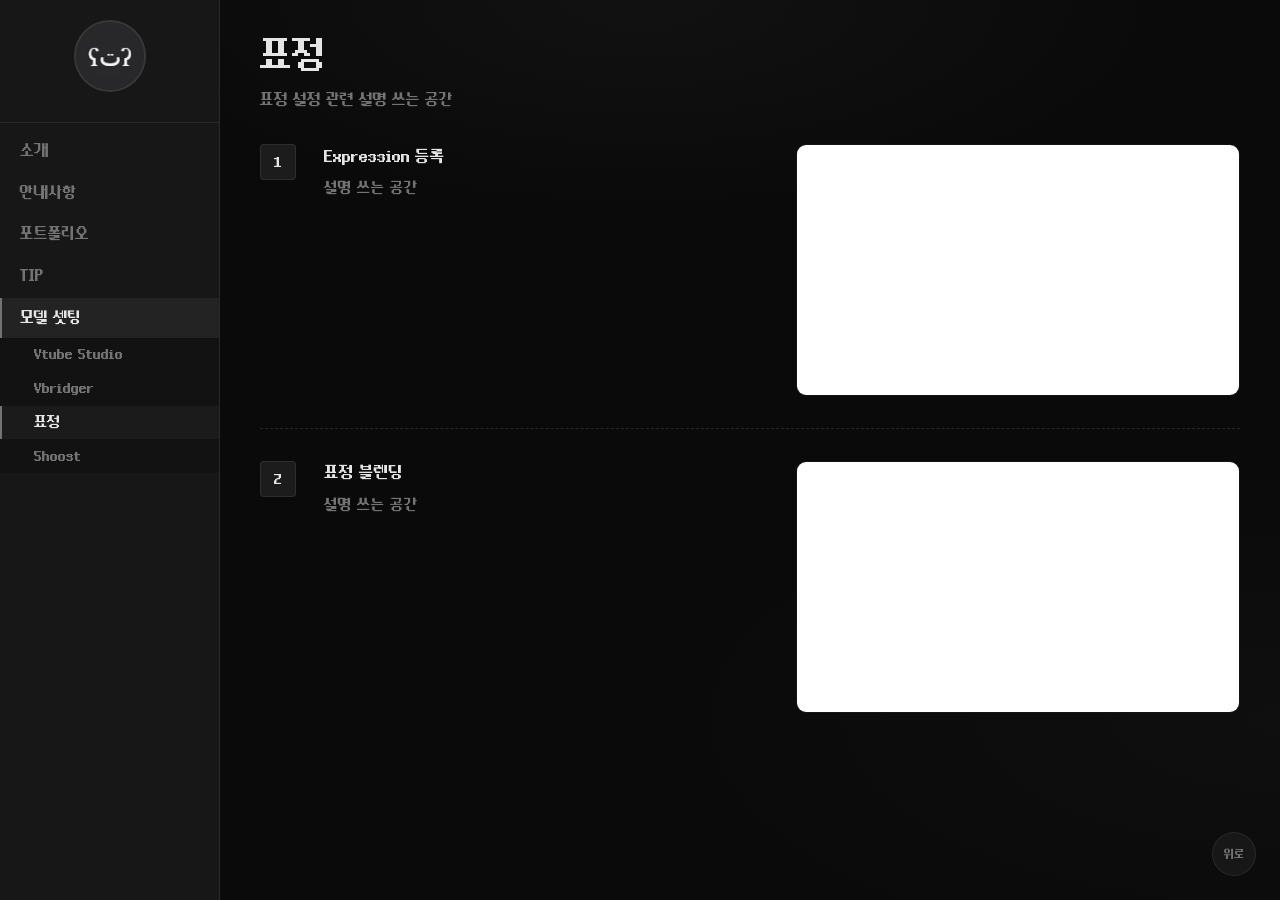
==== model-expression.html @ f4da67f1 "Add files via upload" ====
<!DOCTYPE html>
<html lang="ko">
<head>
  <meta charset="UTF-8">
  <meta name="viewport" content="width=device-width, initial-scale=1.0">
  <link rel="icon" href="icon.webp" type="image/webp">
  <link rel="preload" href="fonts/Mulmaru.woff2" as="font" type="font/woff2" crossorigin>
  <link rel="preload" href="icon.webp" as="image">
  <title>MUMMU 커미션</title>
  <link rel="stylesheet" href="css/mummu-layout.css">
  <link rel="stylesheet" href="css/commission-menu.css">
  <link rel="stylesheet" href="css/page-motion.css">
</head>
<body>
  <div class="layout">
    <aside class="snb">
      <div class="snb-profile">
        <div class="snb-profile-img">
          <img src="icon.webp" alt="MUMMU" width="72" height="72" decoding="sync">
        </div>
      </div>
      <nav>
        <a href="index.html">소개</a>
        <a href="notice.html">안내사항</a>
        <div class="snb-dropdown">
          <span class="snb-dropdown-trigger">포트폴리오</span>
          <div class="snb-dropdown-menu">
            <a href="portfolio-female.html">여자</a>
            <a href="portfolio-male.html">남자</a>
            <a href="portfolio-other.html">인외</a>
            <a href="portfolio-sd.html">SD</a>
          </div>
        </div>
        <div class="snb-dropdown">
          <span class="snb-dropdown-trigger">TIP</span>
          <div class="snb-dropdown-menu">
            <a href="tip-model.html">모델 셋팅</a>
            <a href="tip-expression.html">표정 셋팅</a>
            <a href="tip-external.html">외부 프로그램</a>
            <a href="tip-iphone.html">아이폰 기능</a>
          </div>
        </div>
        <div class="snb-dropdown open">
          <span class="snb-dropdown-trigger active">모델 셋팅</span>
          <div class="snb-dropdown-menu">
            <a href="model-vtube.html">Vtube Studio</a>
            <a href="model-vbridger.html">Vbridger</a>
            <a href="model-expression.html" class="active">표정</a>
            <a href="model-shoost.html">Shoost</a>
          </div>
        </div>
      </nav>
    </aside>
    <main class="main">
      <header class="page-header">
        <h1 class="page-title">표정</h1>
        <p class="page-desc">표정 설정 관련 설명 쓰는 공간</p>
      </header>
      <section class="content-block wide">
        <div class="tip-list" data-key="model-expression"></div>
      </section></main>
  </div>
  <button type="button" class="btn-top">위로</button>
  <script src="js/youtube-player.js"></script>
  <script src="js/scroll-top.js"></script>
  <script src="js/tip-items.js"></script>
  <script src="js/tip-list.js"></script>
  <script src="js/commission-menu.js"></script>
  <script src="js/page-motion.js"></script>
</body>
</html>
---- css/mummu-layout.css ----
html {
  color-scheme: dark;
  overflow-y: scroll;
  overflow-x: hidden;
}

@font-face {
  font-family: 'Mulmaru';
  src: url('../fonts/Mulmaru.woff2') format('woff2'),
       url('../fonts/Mulmaru.ttf') format('truetype');
  font-weight: normal;
  font-style: normal;
  font-display: optional;
}

:root {
  --bg: #0a0a0a;
  --surface: #171717;
  --text: #e5e5e5;
  --text-muted: #737373;
  --accent: #a3a3a3;
  --accent-soft: rgba(163, 163, 163, 0.12);
  --point-red: #dc2626;
  --border-subtle: rgba(255, 255, 255, 0.08);
  --card-bg: rgba(20, 20, 24, 0.7);
  --hover-bg: rgba(255, 255, 255, 0.05);
}

* {
  margin: 0;
  padding: 0;
  box-sizing: border-box;
  font-family: 'Mulmaru', 'Malgun Gothic', -apple-system, sans-serif;
}

body {
  background: var(--bg);
  color: var(--text);
  min-height: 100vh;
  overflow-x: hidden;
  background-image:
    radial-gradient(ellipse 70% 40% at 50% 0%, rgba(255, 255, 255, 0.03), transparent 60%),
    radial-gradient(ellipse 50% 30% at 100% 80%, rgba(255, 255, 255, 0.02), transparent);
}

.layout {
  display: flex;
  min-height: 100vh;
}

.snb {
  position: fixed;
  left: 0;
  top: 0;
  width: 220px;
  height: 100vh;
  flex-shrink: 0;
  background: var(--surface);
  border-right: 1px solid var(--border-subtle);
  padding: 1.25rem 0 2rem;
  overflow-y: hidden;
  overflow-x: hidden;
  z-index: 100;
}

.snb-profile {
  display: flex;
  flex-direction: column;
  align-items: center;
  padding: 0 1.25rem 1.25rem;
  margin-bottom: 0.5rem;
  border-bottom: 1px solid var(--border-subtle);
  flex-shrink: 0;
}

.snb-profile-img {
  width: 72px;
  height: 72px;
  flex-shrink: 0;
  border-radius: 50%;
  background: var(--accent-soft);
  border: 2px solid var(--border-subtle);
  display: flex;
  align-items: center;
  justify-content: center;
  color: var(--text-muted);
  font-size: 0.75rem;
  margin-bottom: 0.65rem;
  overflow: hidden;
}

.snb-profile-img img {
  width: 100%;
  height: 100%;
  object-fit: cover;
}

.snb-profile-name {
  font-size: 0.85rem;
  color: var(--text);
  letter-spacing: 0.02em;
}

.snb-title {
  font-size: 0.85rem;
  color: var(--text-muted);
  letter-spacing: 0.08em;
  text-transform: uppercase;
  padding: 0 1.25rem;
  margin-bottom: 0.75rem;
}

.main {
  flex: 1;
  margin-left: 220px;
  min-height: 100vh;
  padding: 2rem 2.5rem 4rem;
  overflow-x: hidden;
}

.page-header {
  margin-bottom: 2rem;
}

.page-title {
  font-size: clamp(1.75rem, 5vw, 2.25rem);
  font-weight: normal;
  letter-spacing: -0.02em;
  color: var(--text);
  margin-bottom: 0.5rem;
}

.page-desc {
  color: var(--text-muted);
  font-size: 0.95rem;
  line-height: 1.6;
}

.content-block {
  max-width: 960px;
}

.content-block.wide {
  max-width: 1100px;
}

.intro-text,
.notice-text {
  color: var(--text-muted);
  font-size: 0.95rem;
  line-height: 1.75;
  margin-bottom: 1rem;
}

.notice-list {
  list-style: none;
  margin-top: 1.5rem;
}

.notice-list li {
  padding: 1rem 1.25rem;
  background: var(--card-bg);
  border: 1px solid var(--border-subtle);
  border-radius: 12px;
  margin-bottom: 0.75rem;
  color: var(--text-muted);
  font-size: 0.92rem;
  line-height: 1.65;
}

.notice-list li strong {
  display: block;
  color: var(--text);
  font-weight: normal;
  margin-bottom: 0.35rem;
}

/* Portfolio grid */
.portfolio-grid {
  display: grid;
  grid-template-columns: repeat(2, 1fr);
  gap: 1.75rem;
}

.portfolio-card {
  background: var(--card-bg);
  border: 1px solid var(--border-subtle);
  border-radius: 14px;
  overflow: hidden;
  transition: border-color 0.2s, transform 0.2s;
}

.portfolio-card:hover {
  border-color: rgba(255, 255, 255, 0.14);
  transform: translateY(-2px);
}

.video-wrap {
  position: relative;
  width: 100%;
  padding-top: 56.25%;
  background: #000;
}

.video-wrap iframe {
  position: absolute;
  inset: 0;
  width: 100%;
  height: 100%;
  border: none;
}

.yt-facade {
  overflow: hidden;
}

.yt-facade-btn {
  position: absolute;
  inset: 0;
  width: 100%;
  height: 100%;
  padding: 0;
  border: none;
  background: none;
  cursor: pointer;
  color: inherit;
}

.yt-facade-btn:hover {
  opacity: 0.92;
}

.yt-facade-btn img {
  position: absolute;
  inset: 0;
  width: 100%;
  height: 100%;
  object-fit: cover;
  pointer-events: none;
}

.yt-facade-play {
  position: absolute;
  left: 50%;
  top: 50%;
  transform: translate(-50%, -50%);
  width: 54px;
  height: 54px;
  background: rgba(220, 38, 38, 0.92);
  border-radius: 50%;
  box-shadow: 0 4px 20px rgba(0, 0, 0, 0.45);
  pointer-events: none;
}

.yt-facade-play::after {
  content: "";
  position: absolute;
  left: 50%;
  top: 50%;
  transform: translate(-40%, -50%);
  border-style: solid;
  border-width: 9px 0 9px 15px;
  border-color: transparent transparent transparent #fff;
}

.yt-facade--active iframe {
  position: absolute;
  inset: 0;
  width: 100%;
  height: 100%;
  border: none;
}

.portfolio-meta {
  padding: 1rem 1.15rem 1.15rem;
}

.portfolio-meta p {
  font-size: 0.88rem;
  color: var(--text-muted);
  line-height: 1.55;
  margin-bottom: 0.25rem;
}

.portfolio-meta p span {
  color: var(--accent);
}

.portfolio-option {
  margin-top: 0.5rem;
  padding: 0.55rem 0.75rem;
  background: rgba(0, 0, 0, 0.25);
  border: 1px dashed rgba(255, 255, 255, 0.12);
  border-radius: 8px;
  font-size: 0.82rem !important;
  min-height: 2.2rem;
}

/* TIP / Model setting rows */
.tip-list {
  display: flex;
  flex-direction: column;
  gap: 0;
}

.tip-row {
  display: grid;
  grid-template-columns: 2.25rem 1fr 1fr;
  gap: 0.75rem 1.75rem;
  align-items: start;
  padding: 2rem 0;
  border-bottom: 1px dashed rgba(255, 255, 255, 0.12);
}

.tip-row:first-child {
  padding-top: 0;
}

.tip-row:last-child {
  border-bottom: none;
}

.tip-num {
  flex-shrink: 0;
  width: 2.25rem;
  height: 2.25rem;
  display: flex;
  align-items: center;
  justify-content: center;
  border-radius: 4px;
  background: var(--accent-soft);
  border: 1px solid var(--border-subtle);
  color: var(--text);
  font-size: 0.9rem;
  line-height: 1;
}

.tip-body {
  min-width: 0;
  padding-top: 0.15rem;
}

.tip-body p {
  color: var(--text-muted);
  font-size: 0.92rem;
  line-height: 1.7;
  margin-bottom: 0.5rem;
}

.tip-body p:last-child {
  margin-bottom: 0;
}

.tip-body h3 {
  font-size: 1rem;
  font-weight: normal;
  color: var(--text);
  margin-bottom: 0.5rem;
  line-height: 1.35;
}

.tip-row .video-wrap {
  min-width: 0;
  width: 100%;
  border-radius: 10px;
  overflow: hidden;
  border: 1px solid var(--border-subtle);
}

.btn-top {
  position: fixed;
  right: 1.5rem;
  bottom: 1.5rem;
  width: 44px;
  height: 44px;
  border-radius: 50%;
  background: var(--surface);
  border: 1px solid var(--border-subtle);
  color: var(--text-muted);
  font-size: 0.7rem;
  cursor: pointer;
  display: flex;
  align-items: center;
  justify-content: center;
  transition: color 0.2s, background 0.2s, transform 0.2s;
  z-index: 50;
}

.btn-top:hover {
  color: var(--text);
  background: rgba(255, 255, 255, 0.08);
  transform: translateY(-2px);
}

@media (max-width: 900px) {
  .portfolio-grid {
    grid-template-columns: 1fr;
  }

  .tip-row {
    grid-template-columns: 2.25rem 1fr;
    gap: 0.75rem 1rem;
  }

  .tip-row .video-wrap {
    grid-column: 2;
  }
}

@media (max-width: 768px) {
  .layout {
    flex-direction: column;
  }

  .snb {
    position: relative;
    width: 100%;
    border-right: none;
    border-bottom: 1px solid var(--border-subtle);
    padding: 1rem 0;
  }

  .main {
    margin-left: 0;
    padding: 1.5rem 1.25rem 3rem;
  }

  .snb-profile {
    flex-direction: row;
    gap: 0.85rem;
    padding-bottom: 1rem;
  }

  .snb-profile-img {
    width: 52px;
    height: 52px;
    margin-bottom: 0;
  }
}
---- css/commission-menu.css ----
/* 사이드바 · 드롭다운 공통 */

.snb nav {
  width: 100%;
  min-width: 0;
  display: flex;
  flex-direction: column;
  gap: 0.125rem;
}

.snb nav > a,
.snb-dropdown-trigger {
  display: block;
  width: 100%;
  box-sizing: border-box;
  border-left: 2px solid transparent;
  padding: 0.6rem 1.25rem;
  padding-left: calc(1.25rem - 2px);
  color: var(--text-muted);
  text-decoration: none;
  font-size: 0.95rem;
  line-height: 1.35;
}

.snb nav > a:hover,
.snb-dropdown-trigger:hover {
  color: var(--text);
  background: var(--hover-bg);
}

html[data-theme="light"] .snb nav > a:hover,
html[data-theme="light"] .snb-dropdown-trigger:hover {
  background: var(--hover-bg, rgba(0, 0, 0, 0.04));
}

.snb nav > a.active,
.snb-dropdown-trigger.active {
  color: var(--text);
  border-left-color: var(--text-muted);
}

.snb-dropdown {
  width: 100%;
}

.snb-dropdown-menu {
  display: none;
  background: rgba(0, 0, 0, 0.2);
}

.snb-dropdown.open .snb-dropdown-menu {
  display: block;
}

.snb-dropdown.open .snb-dropdown-trigger {
  color: var(--text);
  background: var(--hover-bg);
}

.snb-dropdown-trigger {
  cursor: pointer;
  user-select: none;
}

.snb-dropdown-menu a {
  display: block;
  box-sizing: border-box;
  padding: 0.45rem 1.25rem 0.45rem 2rem;
  color: var(--text-muted);
  text-decoration: none;
  font-size: 0.9rem;
  line-height: 1.35;
  border-left: 2px solid transparent;
}

.snb-dropdown-menu a:hover,
.snb-dropdown-menu a.active {
  color: var(--text);
  background: rgba(255, 255, 255, 0.04);
  border-left-color: var(--text-muted);
}

html[data-theme="light"] .snb-dropdown-menu a:hover,
html[data-theme="light"] .snb-dropdown-menu a.active {
  background: var(--hover-bg, rgba(0, 0, 0, 0.04));
}

@media (max-width: 768px) {
  .snb nav {
    display: block !important;
    width: 100%;
  }

  .snb nav > a,
  .snb-dropdown-trigger {
    width: 100%;
    border-left: 2px solid transparent !important;
    border-bottom: none !important;
    padding: 0.5rem 1.25rem !important;
    padding-left: calc(1.25rem - 2px) !important;
  }

  .snb nav > a.active,
  .snb-dropdown-trigger.active {
    border-left-color: var(--text-muted) !important;
  }
}
---- css/page-motion.css ----
.main {
  animation: page-in 0.55s cubic-bezier(0.25, 0.1, 0.25, 1) both;
  will-change: opacity, transform;
}

body.page-leaving .main {
  animation: none;
  opacity: 0;
  transform: translateY(-4px);
  transition:
    opacity 0.42s cubic-bezier(0.4, 0, 0.2, 1),
    transform 0.42s cubic-bezier(0.4, 0, 0.2, 1);
}

@keyframes page-in {
  from {
    opacity: 0;
    transform: translateY(6px);
  }

  to {
    opacity: 1;
    transform: translateY(0);
  }
}

@media (prefers-reduced-motion: reduce) {
  .main,
  body.page-leaving .main {
    animation: none;
    opacity: 1;
    transform: none;
    transition: none;
  }
}
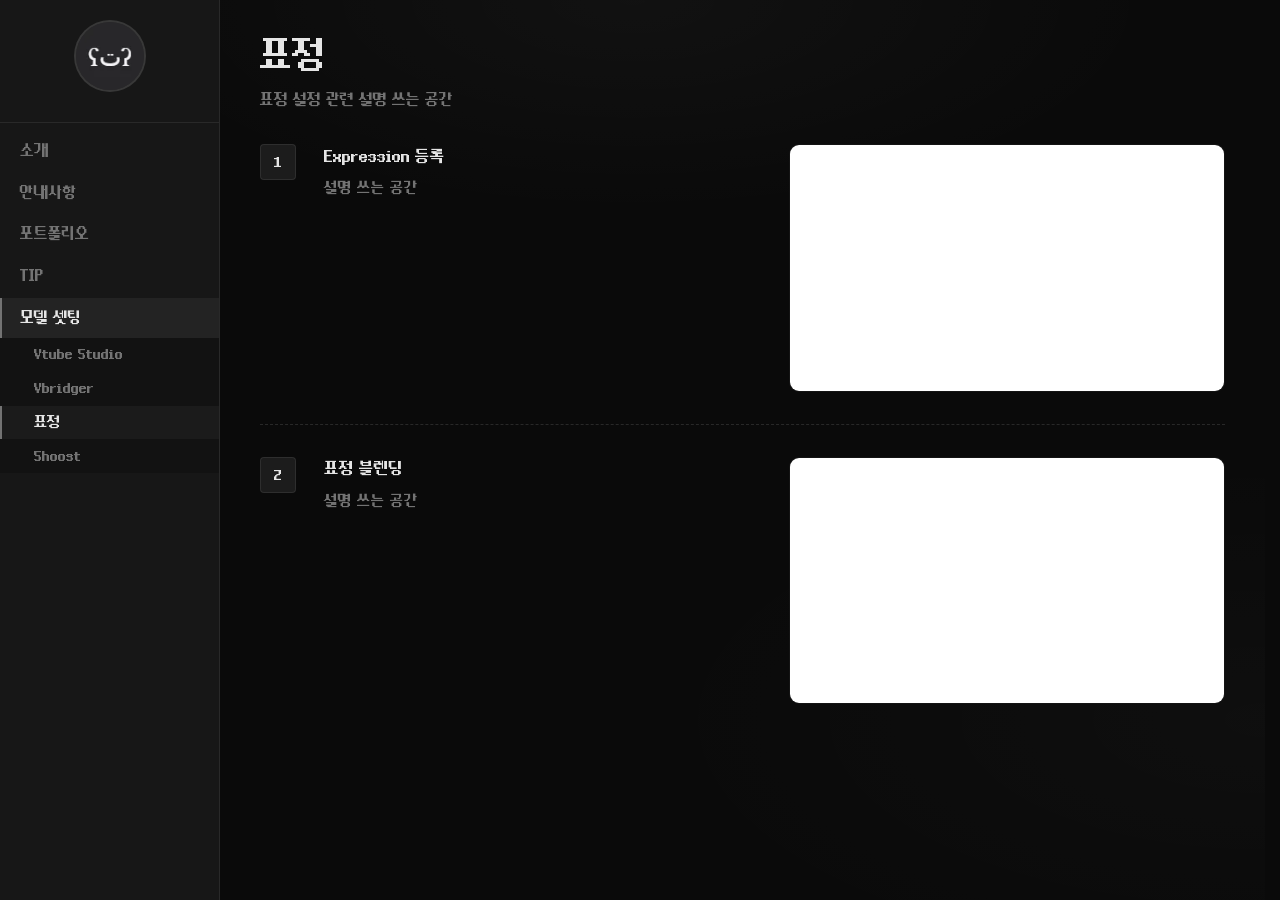
==== commit 85d7bb1f: "Add files via upload" ====
--- a/model-expression.html
+++ b/model-expression.html
@@ -60,9 +60,7 @@
         <div class="tip-list" data-key="model-expression"></div>
       </section></main>
   </div>
-  <button type="button" class="btn-top">위로</button>
   <script src="js/youtube-player.js"></script>
-  <script src="js/scroll-top.js"></script>
   <script src="js/tip-items.js"></script>
   <script src="js/tip-list.js"></script>
   <script src="js/commission-menu.js"></script>
--- a/css/mummu-layout.css
+++ b/css/mummu-layout.css
@@ -1,7 +1,7 @@
 html {
   color-scheme: dark;
-  overflow-y: scroll;
   overflow-x: hidden;
+  scrollbar-gutter: stable;
 }
 
 @font-face {
@@ -115,7 +115,6 @@
   margin-left: 220px;
   min-height: 100vh;
   padding: 2rem 2.5rem 4rem;
-  overflow-x: hidden;
 }
 
 .page-header {
@@ -367,31 +366,6 @@
   border: 1px solid var(--border-subtle);
 }
 
-.btn-top {
-  position: fixed;
-  right: 1.5rem;
-  bottom: 1.5rem;
-  width: 44px;
-  height: 44px;
-  border-radius: 50%;
-  background: var(--surface);
-  border: 1px solid var(--border-subtle);
-  color: var(--text-muted);
-  font-size: 0.7rem;
-  cursor: pointer;
-  display: flex;
-  align-items: center;
-  justify-content: center;
-  transition: color 0.2s, background 0.2s, transform 0.2s;
-  z-index: 50;
-}
-
-.btn-top:hover {
-  color: var(--text);
-  background: rgba(255, 255, 255, 0.08);
-  transform: translateY(-2px);
-}
-
 @media (max-width: 900px) {
   .portfolio-grid {
     grid-template-columns: 1fr;
--- a/css/page-motion.css
+++ b/css/page-motion.css
@@ -1,6 +1,9 @@
 .main {
   animation: page-in 0.55s cubic-bezier(0.25, 0.1, 0.25, 1) both;
-  will-change: opacity, transform;
+}
+
+body.page-leaving {
+  overflow: hidden;
 }
 
 body.page-leaving .main {
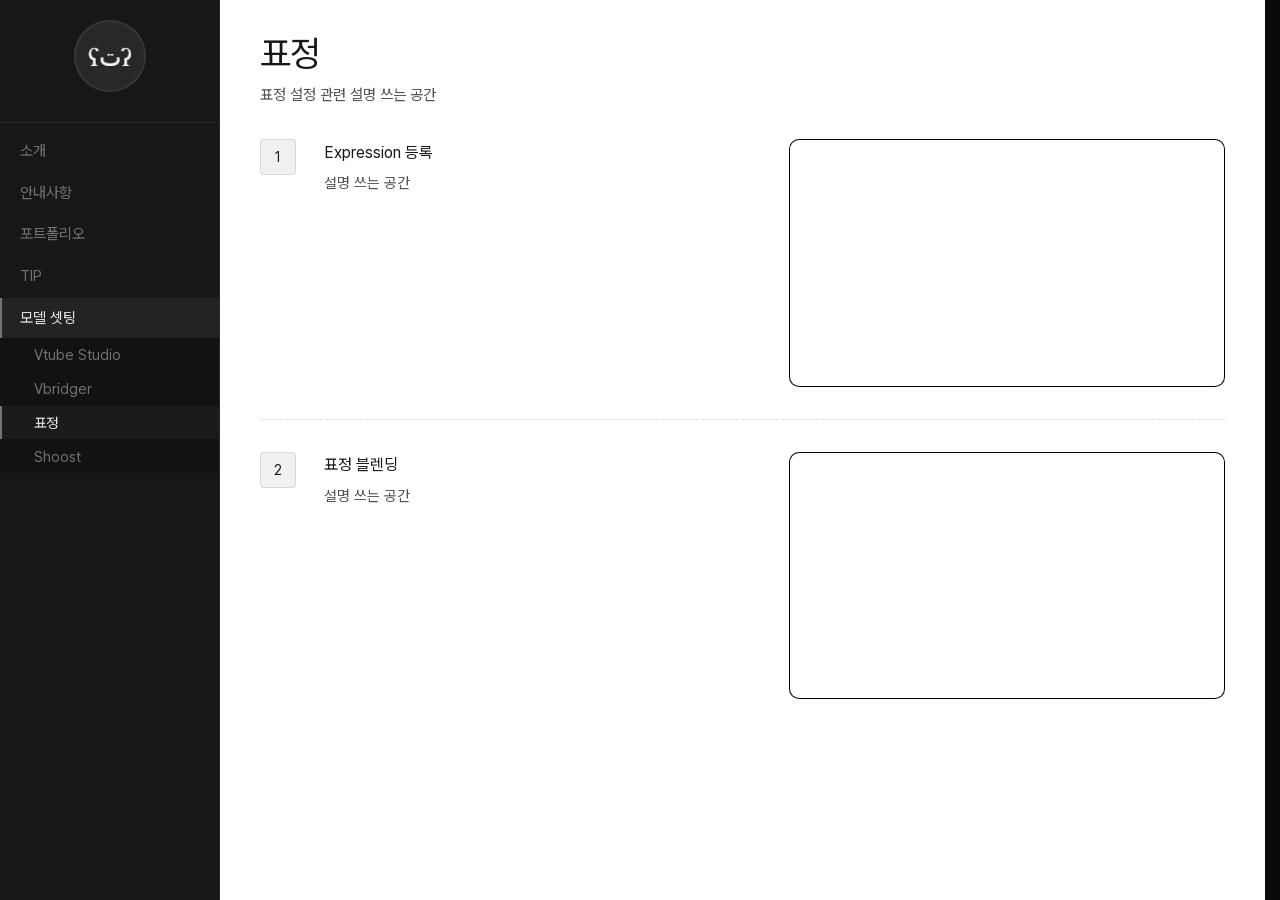
==== commit 1ea0e98b: "Add files via upload" ====
--- a/model-expression.html
+++ b/model-expression.html
@@ -4,7 +4,7 @@
   <meta charset="UTF-8">
   <meta name="viewport" content="width=device-width, initial-scale=1.0">
   <link rel="icon" href="icon.webp" type="image/webp">
-  <link rel="preload" href="fonts/Mulmaru.woff2" as="font" type="font/woff2" crossorigin>
+  <link rel="preload" href="fonts/PretendardVariable.woff2" as="font" type="font/woff2" crossorigin>
   <link rel="preload" href="icon.webp" as="image">
   <title>MUMMU 커미션</title>
   <link rel="stylesheet" href="css/mummu-layout.css">
--- a/css/mummu-layout.css
+++ b/css/mummu-layout.css
@@ -5,12 +5,11 @@
 }
 
 @font-face {
-  font-family: 'Mulmaru';
-  src: url('../fonts/Mulmaru.woff2') format('woff2'),
-       url('../fonts/Mulmaru.ttf') format('truetype');
-  font-weight: normal;
+  font-family: 'Pretendard';
+  font-weight: 45 920;
   font-style: normal;
   font-display: optional;
+  src: url('../fonts/PretendardVariable.woff2') format('woff2-variations');
 }
 
 :root {
@@ -24,13 +23,20 @@
   --border-subtle: rgba(255, 255, 255, 0.08);
   --card-bg: rgba(20, 20, 24, 0.7);
   --hover-bg: rgba(255, 255, 255, 0.05);
+  --main-bg: #ffffff;
+  --main-text: #171717;
+  --main-text-muted: #525252;
+  --main-accent: #404040;
+  --main-border: rgba(0, 0, 0, 0.1);
+  --main-card-bg: #f5f5f5;
+  --main-accent-soft: rgba(0, 0, 0, 0.06);
 }
 
 * {
   margin: 0;
   padding: 0;
   box-sizing: border-box;
-  font-family: 'Mulmaru', 'Malgun Gothic', -apple-system, sans-serif;
+  font-family: 'Pretendard', -apple-system, BlinkMacSystemFont, 'Malgun Gothic', sans-serif;
 }
 
 body {
@@ -115,6 +121,72 @@
   margin-left: 220px;
   min-height: 100vh;
   padding: 2rem 2.5rem 4rem;
+  background: var(--main-bg);
+  color: var(--main-text);
+}
+
+.main .page-title {
+  color: var(--main-text);
+}
+
+.main .page-desc,
+.main .intro-text,
+.main .notice-text {
+  color: var(--main-text-muted);
+}
+
+.main .notice-list li {
+  background: var(--main-card-bg);
+  border-color: var(--main-border);
+  color: var(--main-text-muted);
+}
+
+.main .notice-list li strong {
+  color: var(--main-text);
+}
+
+.main .portfolio-card {
+  background: var(--main-card-bg);
+  border-color: var(--main-border);
+}
+
+.main .portfolio-card:hover {
+  border-color: rgba(0, 0, 0, 0.18);
+}
+
+.main .portfolio-meta p {
+  color: var(--main-text-muted);
+}
+
+.main .portfolio-meta p span {
+  color: var(--main-accent);
+}
+
+.main .portfolio-option {
+  background: rgba(0, 0, 0, 0.04);
+  border-color: rgba(0, 0, 0, 0.12);
+}
+
+.main .tip-row {
+  border-bottom-color: rgba(0, 0, 0, 0.12);
+}
+
+.main .tip-num {
+  background: var(--main-accent-soft);
+  border-color: var(--main-border);
+  color: var(--main-text);
+}
+
+.main .tip-body h3 {
+  color: var(--main-text);
+}
+
+.main .tip-body p {
+  color: var(--main-text-muted);
+}
+
+.main .tip-row .video-wrap {
+  border-color: var(--main-border);
 }
 
 .page-header {
@@ -125,12 +197,10 @@
   font-size: clamp(1.75rem, 5vw, 2.25rem);
   font-weight: normal;
   letter-spacing: -0.02em;
-  color: var(--text);
   margin-bottom: 0.5rem;
 }
 
 .page-desc {
-  color: var(--text-muted);
   font-size: 0.95rem;
   line-height: 1.6;
 }
@@ -145,7 +215,6 @@
 
 .intro-text,
 .notice-text {
-  color: var(--text-muted);
   font-size: 0.95rem;
   line-height: 1.75;
   margin-bottom: 1rem;
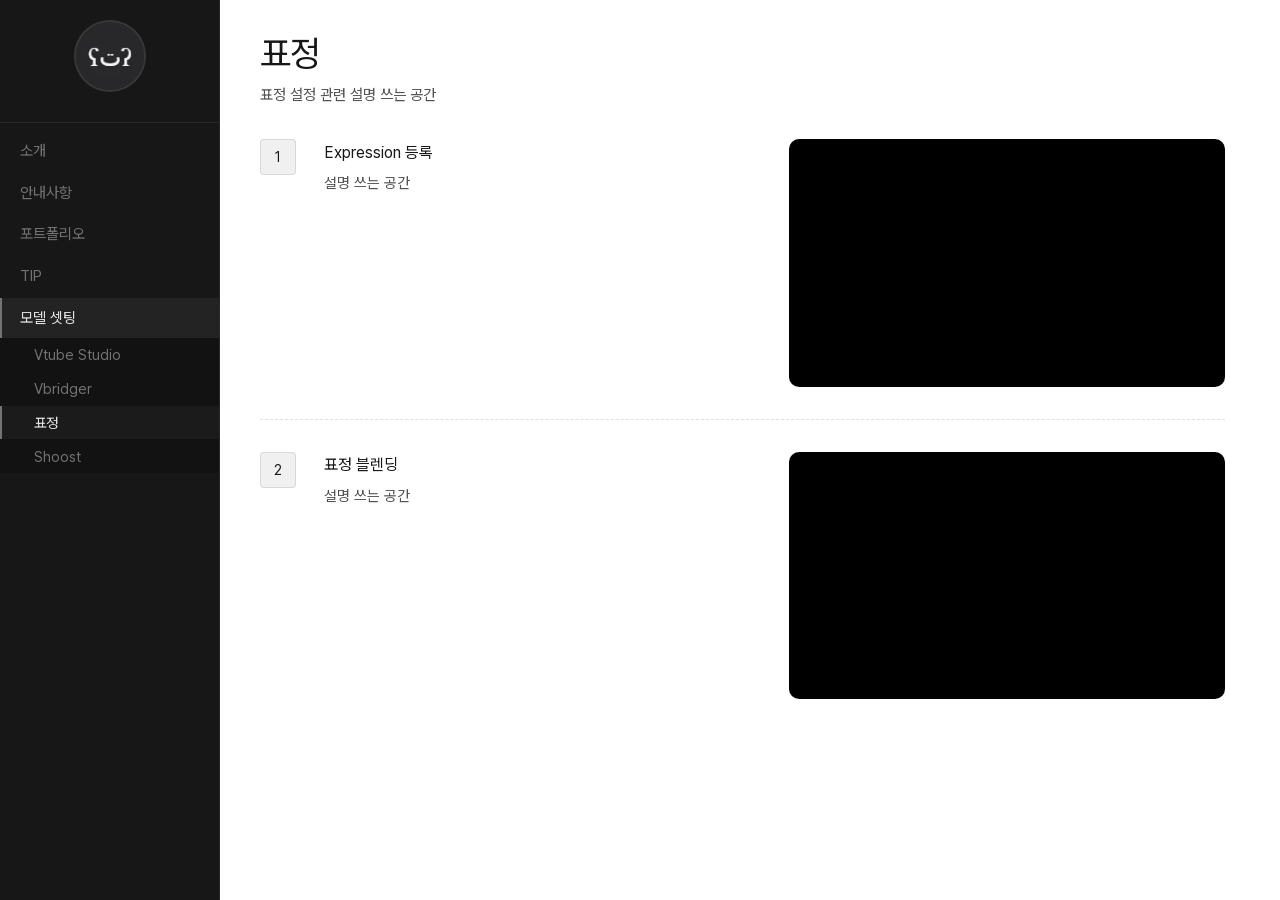
==== commit 642d3c80: "Add files via upload" ====
--- a/model-expression.html
+++ b/model-expression.html
@@ -2,6 +2,22 @@
 <html lang="ko">
 <head>
   <meta charset="UTF-8">
+  <meta name="theme-color" content="#ffffff">
+  <style>
+    @font-face {
+      font-family: 'Pretendard';
+      font-weight: 45 920;
+      font-style: normal;
+      font-display: swap;
+      src: url('fonts/PretendardVariable.woff2') format('woff2-variations');
+    }
+    html, body {
+      background: #fff;
+      font-family: 'Pretendard', -apple-system, BlinkMacSystemFont, 'Malgun Gothic', sans-serif;
+    }
+    .main { background: #fff; min-height: 100vh; }
+  </style>
+
   <meta name="viewport" content="width=device-width, initial-scale=1.0">
   <link rel="icon" href="icon.webp" type="image/webp">
   <link rel="preload" href="fonts/PretendardVariable.woff2" as="font" type="font/woff2" crossorigin>
--- a/css/mummu-layout.css
+++ b/css/mummu-layout.css
@@ -1,14 +1,18 @@
 html {
-  color-scheme: dark;
+  color-scheme: light;
   overflow-x: hidden;
   scrollbar-gutter: stable;
+  background: #ffffff;
+  -webkit-font-smoothing: antialiased;
+  -moz-osx-font-smoothing: grayscale;
+  font-synthesis: none;
 }
 
 @font-face {
   font-family: 'Pretendard';
   font-weight: 45 920;
   font-style: normal;
-  font-display: optional;
+  font-display: swap;
   src: url('../fonts/PretendardVariable.woff2') format('woff2-variations');
 }
 
@@ -40,13 +44,11 @@
 }
 
 body {
-  background: var(--bg);
-  color: var(--text);
+  background: #ffffff;
+  color: var(--main-text);
   min-height: 100vh;
   overflow-x: hidden;
-  background-image:
-    radial-gradient(ellipse 70% 40% at 50% 0%, rgba(255, 255, 255, 0.03), transparent 60%),
-    radial-gradient(ellipse 50% 30% at 100% 80%, rgba(255, 255, 255, 0.02), transparent);
+  font-weight: 400;
 }
 
 .layout {
@@ -67,6 +69,7 @@
   overflow-y: hidden;
   overflow-x: hidden;
   z-index: 100;
+  color-scheme: dark;
 }
 
 .snb-profile {
@@ -135,14 +138,25 @@
   color: var(--main-text-muted);
 }
 
-.main .notice-list li {
+.main .notice-list .notice-card {
+  background: transparent;
+  border: none;
+  padding: 0;
+  color: inherit;
+}
+
+.main .notice-card .notice-link {
+  border: 1px solid var(--main-border);
   background: var(--main-card-bg);
-  border-color: var(--main-border);
   color: var(--main-text-muted);
 }
 
-.main .notice-list li strong {
+.main .notice-card .notice-link strong {
   color: var(--main-text);
+}
+
+.main .notice-card .notice-link:hover {
+  background: #ebebeb;
 }
 
 .main .portfolio-card {
@@ -225,22 +239,36 @@
   margin-top: 1.5rem;
 }
 
-.notice-list li {
+.notice-card {
+  margin-bottom: 0.75rem;
+}
+
+.notice-link {
+  display: block;
   padding: 1rem 1.25rem;
   background: var(--card-bg);
   border: 1px solid var(--border-subtle);
   border-radius: 12px;
-  margin-bottom: 0.75rem;
   color: var(--text-muted);
   font-size: 0.92rem;
   line-height: 1.65;
-}
-
-.notice-list li strong {
+  text-decoration: none;
+  transition: background 0.2s ease;
+}
+
+.notice-link:hover {
+  background: color-mix(in srgb, var(--card-bg) 88%, #000 12%);
+}
+
+.notice-link strong {
   display: block;
   color: var(--text);
   font-weight: normal;
   margin-bottom: 0.35rem;
+}
+
+.notice-link-desc {
+  display: block;
 }
 
 /* Portfolio grid */
--- a/css/page-motion.css
+++ b/css/page-motion.css
@@ -1,38 +1 @@
-.main {
-  animation: page-in 0.55s cubic-bezier(0.25, 0.1, 0.25, 1) both;
-}
-
-body.page-leaving {
-  overflow: hidden;
-}
-
-body.page-leaving .main {
-  animation: none;
-  opacity: 0;
-  transform: translateY(-4px);
-  transition:
-    opacity 0.42s cubic-bezier(0.4, 0, 0.2, 1),
-    transform 0.42s cubic-bezier(0.4, 0, 0.2, 1);
-}
-
-@keyframes page-in {
-  from {
-    opacity: 0;
-    transform: translateY(6px);
-  }
-
-  to {
-    opacity: 1;
-    transform: translateY(0);
-  }
-}
-
-@media (prefers-reduced-motion: reduce) {
-  .main,
-  body.page-leaving .main {
-    animation: none;
-    opacity: 1;
-    transform: none;
-    transition: none;
-  }
-}
+/* 페이지 전환 애니메이션 없음 — 일반 이동 */
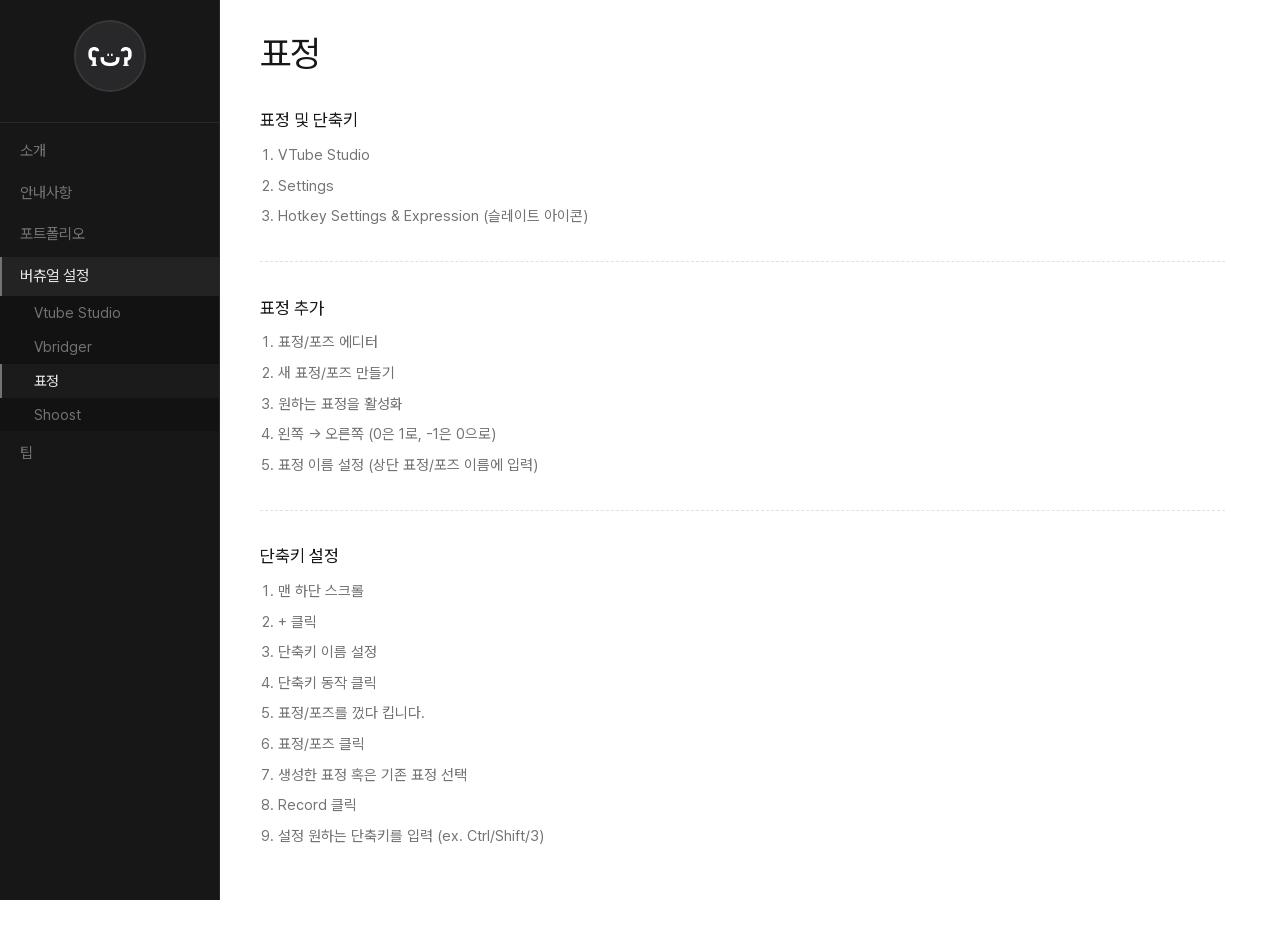
==== commit f854d437: "Add files via upload" ====
--- a/model-expression.html
+++ b/model-expression.html
@@ -8,12 +8,12 @@
       font-family: 'Pretendard';
       font-weight: 45 920;
       font-style: normal;
-      font-display: swap;
+      font-display: block;
       src: url('fonts/PretendardVariable.woff2') format('woff2-variations');
     }
     html, body {
       background: #fff;
-      font-family: 'Pretendard', -apple-system, BlinkMacSystemFont, 'Malgun Gothic', sans-serif;
+      font-family: 'Pretendard', sans-serif;
     }
     .main { background: #fff; min-height: 100vh; }
   </style>
@@ -47,8 +47,17 @@
             <a href="portfolio-sd.html">SD</a>
           </div>
         </div>
+        <div class="snb-dropdown open">
+          <span class="snb-dropdown-trigger active">버츄얼 설정</span>
+          <div class="snb-dropdown-menu">
+            <a href="model-vtube.html">Vtube Studio</a>
+            <a href="model-vbridger.html">Vbridger</a>
+            <a href="model-expression.html" class="active">표정</a>
+            <a href="model-shoost.html">Shoost</a>
+          </div>
+        </div>
         <div class="snb-dropdown">
-          <span class="snb-dropdown-trigger">TIP</span>
+          <span class="snb-dropdown-trigger">팁</span>
           <div class="snb-dropdown-menu">
             <a href="tip-model.html">모델 셋팅</a>
             <a href="tip-expression.html">표정 셋팅</a>
@@ -56,29 +65,19 @@
             <a href="tip-iphone.html">아이폰 기능</a>
           </div>
         </div>
-        <div class="snb-dropdown open">
-          <span class="snb-dropdown-trigger active">모델 셋팅</span>
-          <div class="snb-dropdown-menu">
-            <a href="model-vtube.html">Vtube Studio</a>
-            <a href="model-vbridger.html">Vbridger</a>
-            <a href="model-expression.html" class="active">표정</a>
-            <a href="model-shoost.html">Shoost</a>
-          </div>
-        </div>
       </nav>
     </aside>
     <main class="main">
       <header class="page-header">
         <h1 class="page-title">표정</h1>
-        <p class="page-desc">표정 설정 관련 설명 쓰는 공간</p>
-      </header>
+</header>
       <section class="content-block wide">
         <div class="tip-list" data-key="model-expression"></div>
       </section></main>
   </div>
   <script src="js/youtube-player.js"></script>
-  <script src="js/tip-items.js"></script>
-  <script src="js/tip-list.js"></script>
+  <script src="js/tip-items.js?v=3"></script>
+  <script src="js/tip-list.js?v=3"></script>
   <script src="js/commission-menu.js"></script>
   <script src="js/page-motion.js"></script>
 </body>
--- a/css/mummu-layout.css
+++ b/css/mummu-layout.css
@@ -12,7 +12,7 @@
   font-family: 'Pretendard';
   font-weight: 45 920;
   font-style: normal;
-  font-display: swap;
+  font-display: block;
   src: url('../fonts/PretendardVariable.woff2') format('woff2-variations');
 }
 
@@ -40,7 +40,7 @@
   margin: 0;
   padding: 0;
   box-sizing: border-box;
-  font-family: 'Pretendard', -apple-system, BlinkMacSystemFont, 'Malgun Gothic', sans-serif;
+  font-family: 'Pretendard', sans-serif;
 }
 
 body {
@@ -126,6 +126,24 @@
   padding: 2rem 2.5rem 4rem;
   background: var(--main-bg);
   color: var(--main-text);
+  text-align: left;
+}
+
+/* 포트폴리오: 카테고리·영상 설명문·그리드 중앙 정렬 + 사이즈 UP */
+.main:has(.portfolio-grid) .page-header {
+  text-align: center;
+  max-width: 1480px;
+  width: 100%;
+  margin-left: auto;
+  margin-right: auto;
+  margin-bottom: 3.25rem;
+}
+
+.main:has(.portfolio-grid) .content-block.wide {
+  max-width: 1480px;
+  width: 100%;
+  margin-left: auto;
+  margin-right: auto;
 }
 
 .main .page-title {
@@ -185,14 +203,15 @@
   border-bottom-color: rgba(0, 0, 0, 0.12);
 }
 
-.main .tip-num {
-  background: var(--main-accent-soft);
-  border-color: var(--main-border);
-  color: var(--main-text);
+.main .tip-num,
+.tip-num {
+  display: none !important;
 }
 
 .main .tip-body h3 {
   color: var(--main-text);
+  font-size: 1.08rem;
+  margin-bottom: 0.65rem;
 }
 
 .main .tip-body p {
@@ -227,11 +246,59 @@
   max-width: 1100px;
 }
 
+
+.intro-profile {
+  display: flex;
+  align-items: center;
+  gap: 1.5rem;
+  margin-bottom: 1.75rem;
+}
+
+.intro-profile-img {
+  flex-shrink: 0;
+  width: 140px;
+  height: 140px;
+  border-radius: 50%;
+  overflow: hidden;
+  border: 1px solid var(--main-border);
+  background: var(--main-card-bg);
+}
+
+.intro-profile-img img {
+  width: 100%;
+  height: 100%;
+  object-fit: cover;
+  display: block;
+}
+
+.intro-profile-info {
+  min-width: 0;
+}
+
+.intro-name {
+  font-size: 1.35rem;
+  line-height: 1.4;
+  color: var(--main-text);
+  margin-bottom: 0.35rem;
+}
+
 .intro-text,
 .notice-text {
   font-size: 0.95rem;
   line-height: 1.75;
   margin-bottom: 1rem;
+}
+
+.intro-profile .intro-text {
+  margin-bottom: 0;
+}
+
+@media (max-width: 768px) {
+  .intro-profile {
+    flex-direction: column;
+    align-items: flex-start;
+    gap: 1rem;
+  }
 }
 
 .notice-list {
@@ -264,18 +331,73 @@
   display: block;
   color: var(--text);
   font-weight: normal;
+  font-size: 1.05rem;
   margin-bottom: 0.35rem;
 }
 
 .notice-link-desc {
   display: block;
+}
+
+.notice-sub {
+  list-style: disc;
+  margin: 0.75rem 0 0 1.1rem;
+  padding: 0;
+}
+
+.notice-sub li {
+  margin-bottom: 0.45rem;
+}
+
+.notice-sub li:last-child {
+  margin-bottom: 0;
+}
+
+.notice-sub ol {
+  list-style: decimal;
+  margin: 0.45rem 0 0 1.1rem;
+  padding: 0;
+}
+
+.notice-sub ol li {
+  margin-bottom: 0.3rem;
+}
+
+.notice-path {
+  margin: 0.85rem 0 0.25rem;
+  padding: 0.85rem 1rem;
+  border-radius: 10px;
+  background: rgba(0, 0, 0, 0.04);
+  border: 1px solid var(--main-border);
+}
+
+.notice-path code {
+  display: block;
+  font-size: 0.82rem;
+  line-height: 1.55;
+  word-break: break-all;
+  color: var(--main-text);
+}
+
+.notice-path p {
+  margin-top: 0.55rem;
+  font-size: 0.88rem;
+  line-height: 1.55;
+  color: var(--main-text-muted);
+}
+
+.notice-link a {
+  color: inherit;
+  text-decoration: underline;
+  text-underline-offset: 2px;
 }
 
 /* Portfolio grid */
 .portfolio-grid {
   display: grid;
-  grid-template-columns: repeat(2, 1fr);
-  gap: 1.75rem;
+  grid-template-columns: repeat(2, minmax(0, 1fr));
+  gap: 2rem;
+  width: 100%;
 }
 
 .portfolio-card {
@@ -369,6 +491,7 @@
 
 .portfolio-meta {
   padding: 1rem 1.15rem 1.15rem;
+  text-align: center;
 }
 
 .portfolio-meta p {
@@ -401,8 +524,8 @@
 
 .tip-row {
   display: grid;
-  grid-template-columns: 2.25rem 1fr 1fr;
-  gap: 0.75rem 1.75rem;
+  grid-template-columns: minmax(0, 1.15fr) minmax(280px, 0.85fr);
+  gap: 1rem 2.25rem;
   align-items: start;
   padding: 2rem 0;
   border-bottom: 1px dashed rgba(255, 255, 255, 0.12);
@@ -436,15 +559,89 @@
   padding-top: 0.15rem;
 }
 
-.tip-body p {
+.tip-body p,
+.tip-body li {
   color: var(--text-muted);
   font-size: 0.92rem;
   line-height: 1.7;
+}
+
+.tip-body p {
   margin-bottom: 0.5rem;
 }
 
 .tip-body p:last-child {
   margin-bottom: 0;
+}
+
+.tip-body ol,
+.tip-body ul {
+  margin: 0 0 0.75rem 1.15rem;
+  padding: 0;
+}
+
+.tip-body ol:last-child,
+.tip-body ul:last-child {
+  margin-bottom: 0;
+}
+
+.tip-body li {
+  margin-bottom: 0.35rem;
+}
+
+.tip-body li:last-child {
+  margin-bottom: 0;
+}
+
+.tip-body ul ul,
+.tip-body ol ul {
+  margin-top: 0.35rem;
+  margin-bottom: 0;
+}
+
+.tip-body strong {
+  color: var(--main-text, var(--text));
+  font-weight: 600;
+}
+
+.tip-body a {
+  color: var(--main-text);
+  text-decoration: underline;
+  text-underline-offset: 2px;
+}
+
+.tip-body code {
+  display: inline;
+  padding: 0.05rem 0.3rem;
+  border-radius: 6px;
+  background: rgba(0, 0, 0, 0.05);
+  font-size: 0.8rem;
+}
+
+.tip-path {
+  margin-top: 0.55rem;
+  padding: 0.7rem 0.85rem;
+  border-radius: 10px;
+  background: rgba(0, 0, 0, 0.04);
+  border: 1px solid var(--main-border);
+}
+
+.tip-path-label {
+  display: block;
+  margin-bottom: 0.35rem;
+  font-size: 0.85rem;
+  color: var(--main-text-muted);
+}
+
+.tip-path code {
+  display: block;
+  padding: 0;
+  background: transparent;
+  font-size: 0.8rem;
+  line-height: 1.55;
+  color: var(--main-text);
+  word-break: normal;
+  overflow-wrap: break-word;
 }
 
 .tip-body h3 {
@@ -463,18 +660,27 @@
   border: 1px solid var(--border-subtle);
 }
 
+.tip-row .video-wrap--empty {
+  background: var(--main-card-bg, #f5f5f5);
+  border-style: dashed;
+}
+
+.tip-row--no-video {
+  grid-template-columns: minmax(0, 1fr);
+}
+
 @media (max-width: 900px) {
   .portfolio-grid {
     grid-template-columns: 1fr;
   }
 
   .tip-row {
-    grid-template-columns: 2.25rem 1fr;
+    grid-template-columns: 1fr;
     gap: 0.75rem 1rem;
   }
 
   .tip-row .video-wrap {
-    grid-column: 2;
+    grid-column: 1;
   }
 }
 
